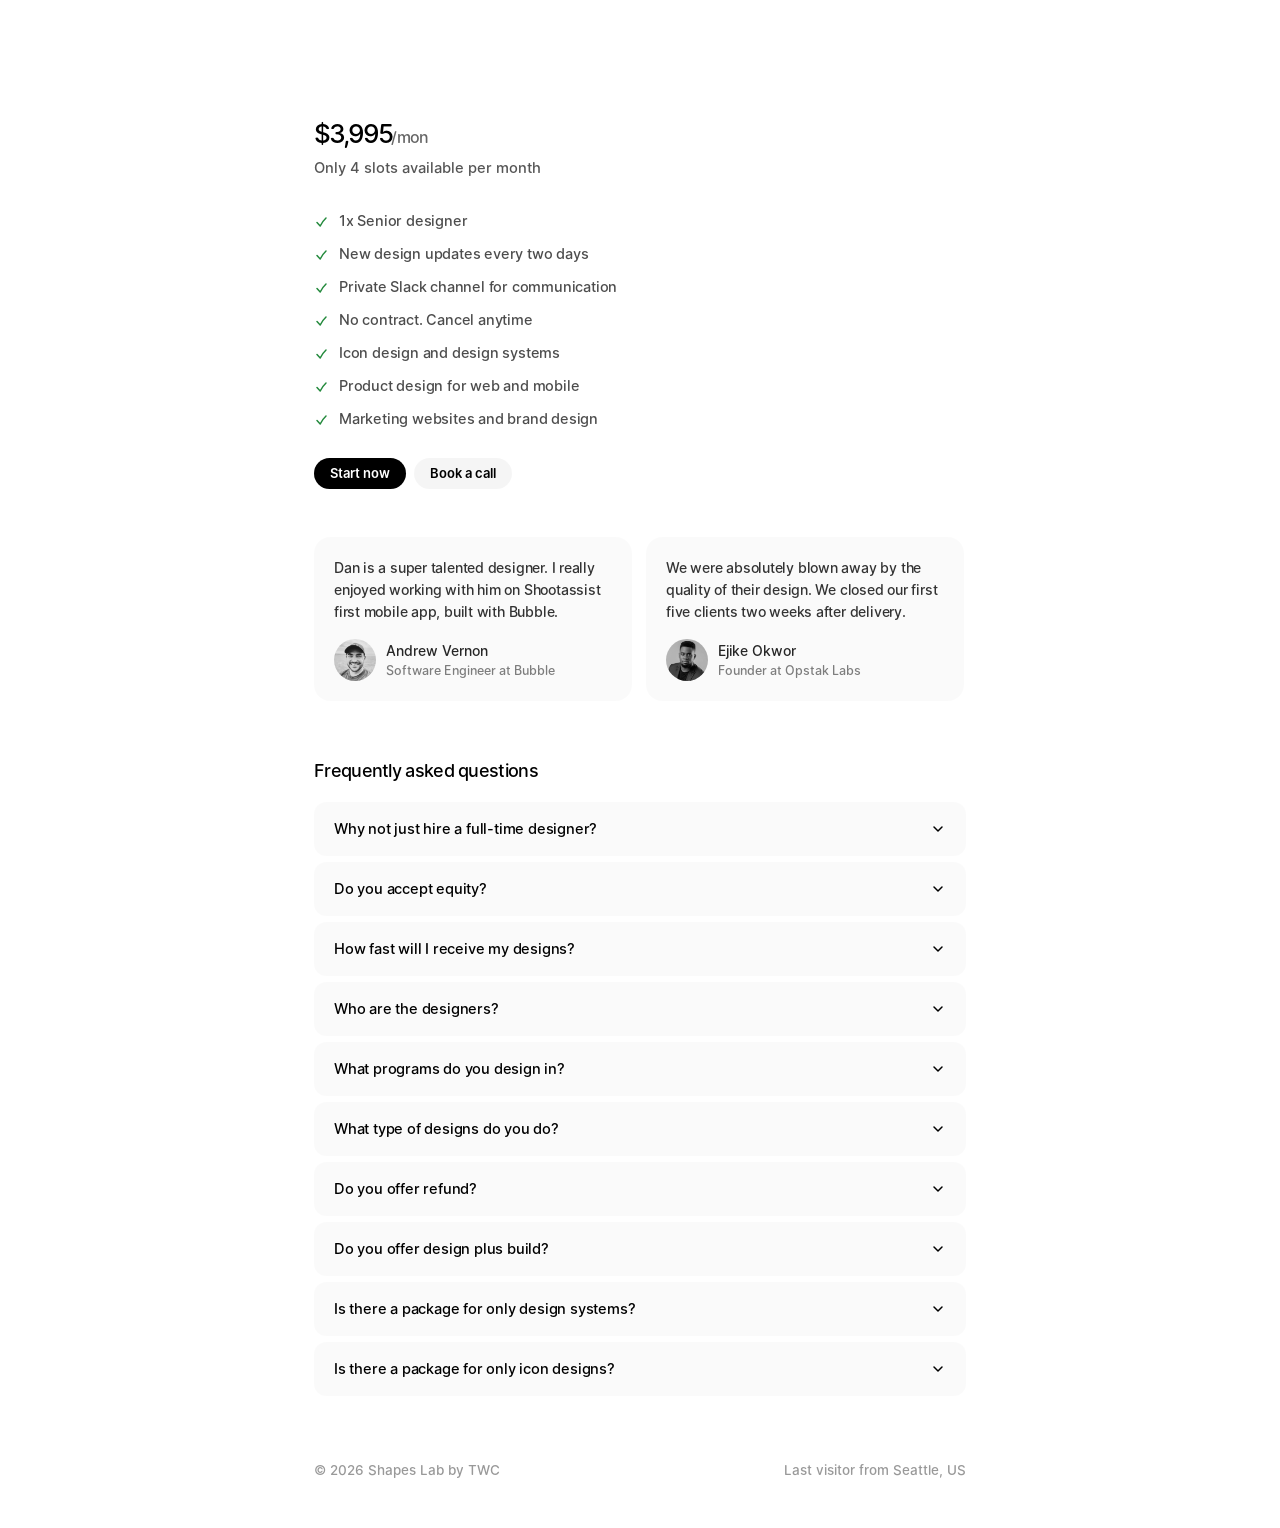
==== pricing.html @ 58e7524b "Install Vercel Web Analytics ## Vercel Web Analytics Implementation  Successfully implemented Vercel" ====
<!DOCTYPE html>
<html lang="en">
<head>
  <meta charset="UTF-8">
  <meta name="viewport" content="width=device-width, initial-scale=1.0">
  <title>Pricing — Shapes Lab</title>
  <meta name="description" content="Simple, transparent pricing. One senior designer, new updates every two days, no contract. Starting at $3,995/month.">

  <!-- Open Graph -->
  <meta property="og:title" content="Pricing — Shapes Lab">
  <meta property="og:description" content="Simple, transparent pricing. One senior designer, new updates every two days, no contract. Starting at $3,995/month.">
  <meta property="og:image" content="https://shapeslab.design/images/og-image.png">
  <meta property="og:url" content="https://shapeslab.design/pricing.html">
  <meta property="og:type" content="website">

  <!-- Twitter/X Card -->
  <meta name="twitter:card" content="summary_large_image">
  <meta name="twitter:image" content="https://shapeslab.design/images/og-image.png">

  <link rel="icon" href="images/Favicon26.png" type="image/png">
  <link rel="stylesheet" href="styles.css">
  <link rel="stylesheet" href="animations.css">
  <script>
    window.va = window.va || function () { (window.vaq = window.vaq || []).push(arguments); };
  </script>
  <script defer src="https://cdn.vercel-insights.com/v1/script.js"></script>
</head>
<body>
  <div class="pricing-page">
    <section class="pricing-hero animate-1">
      <div class="price">$3,995<span class="price-period">/mon</span></div>
      <p class="slots">Only 4 slots available per month</p>
    </section>

    <section class="pricing-features animate-2">
      <ul class="feature-list">
        <li>
          <span class="check-icon"><svg xmlns="http://www.w3.org/2000/svg" width="15" height="15" viewBox="0 0 15 15" fill="none">
  <path d="M3 8.57143L6.21428 12C8.14286 7.71429 12 4 12 4" stroke="#248A3D" stroke-width="1.5" stroke-linecap="round" stroke-linejoin="round"/>
</svg></span>
          1x Senior designer
        </li>
        <li>
          <span class="check-icon"><svg xmlns="http://www.w3.org/2000/svg" width="15" height="15" viewBox="0 0 15 15" fill="none">
  <path d="M3 8.57143L6.21428 12C8.14286 7.71429 12 4 12 4" stroke="#248A3D" stroke-width="1.5" stroke-linecap="round" stroke-linejoin="round"/>
</svg></span>
          New design updates every two days
        </li>
        <li>
          <span class="check-icon"><svg xmlns="http://www.w3.org/2000/svg" width="15" height="15" viewBox="0 0 15 15" fill="none">
  <path d="M3 8.57143L6.21428 12C8.14286 7.71429 12 4 12 4" stroke="#248A3D" stroke-width="1.5" stroke-linecap="round" stroke-linejoin="round"/>
</svg></span>
          Private Slack channel for communication
        </li>
        <li>
          <span class="check-icon"><svg xmlns="http://www.w3.org/2000/svg" width="15" height="15" viewBox="0 0 15 15" fill="none">
  <path d="M3 8.57143L6.21428 12C8.14286 7.71429 12 4 12 4" stroke="#248A3D" stroke-width="1.5" stroke-linecap="round" stroke-linejoin="round"/>
</svg></span>
          No contract. Cancel anytime
        </li>
        <li>
          <span class="check-icon"><svg xmlns="http://www.w3.org/2000/svg" width="15" height="15" viewBox="0 0 15 15" fill="none">
  <path d="M3 8.57143L6.21428 12C8.14286 7.71429 12 4 12 4" stroke="#248A3D" stroke-width="1.5" stroke-linecap="round" stroke-linejoin="round"/>
</svg></span>
          Icon design and design systems
        </li>
        <li>
          <span class="check-icon"><svg xmlns="http://www.w3.org/2000/svg" width="15" height="15" viewBox="0 0 15 15" fill="none">
  <path d="M3 8.57143L6.21428 12C8.14286 7.71429 12 4 12 4" stroke="#248A3D" stroke-width="1.5" stroke-linecap="round" stroke-linejoin="round"/>
</svg></span>
          Product design for web and mobile
        </li>
        <li>
          <span class="check-icon"><svg xmlns="http://www.w3.org/2000/svg" width="15" height="15" viewBox="0 0 15 15" fill="none">
  <path d="M3 8.57143L6.21428 12C8.14286 7.71429 12 4 12 4" stroke="#248A3D" stroke-width="1.5" stroke-linecap="round" stroke-linejoin="round"/>
</svg></span>
          Marketing websites and brand design
        </li>
      </ul>
    </section>

    <div class="cta-buttons pricing-ctas animate-3">
      <a href="https://buy.stripe.com/eVq9AN8Um1fa6zK3ST1gs07" class="btn btn-primary" target="_blank" rel="noopener">Start now</a>
      <a href="https://cal.com/shapeslab/30min" class="btn btn-secondary" target="_blank" rel="noopener">Book a call</a>
    </div>

    <section class="testimonials">
      <div class="testimonial animate-4">
        <blockquote>
          Dan is a super talented designer. I really enjoyed working with him on Shootassist first mobile app, built with Bubble.
        </blockquote>
        <div class="testimonial-author">
          <img src="images/andrew.png" alt="Andrew Vernon" class="avatar">
          <div class="author-info">
            <span class="author-name">Andrew Vernon</span>
            <span class="author-role">Software Engineer at Bubble</span>
          </div>
        </div>
      </div>
      <div class="testimonial animate-5">
        <blockquote>
          We were absolutely blown away by the quality of their design. We closed our first five clients two weeks after delivery.        </blockquote>
        <div class="testimonial-author">
          <img src="images/ejyke.png" alt="Ejike Okwor" class="avatar">
          <div class="author-info">
            <span class="author-name">Ejike Okwor</span>
            <span class="author-role">Founder at Opstak Labs</span>
          </div>
        </div>
      </div>
    </section>

    <section class="faq">
      <h2 class="faq-title animate-6">Frequently asked questions</h2>

      <div class="faq-item animate-7">
        <button class="faq-question" aria-expanded="false">
          <span>Why not just hire a full-time designer?</span>
          <svg class="faq-icon" width="16" height="16" viewBox="0 0 16 16" fill="none"><path d="M4 6l4 4 4-4" stroke="currentColor" stroke-width="1.5" stroke-linecap="round" stroke-linejoin="round"/></svg>
        </button>
        <div class="faq-answer">
          <p>Hiring a full-time senior designer can cost upwards of $150,000+ per year, plus benefits. With our subscription, you get the same caliber of work at a fraction of the cost, with the flexibility to cancel anytime.</p>
        </div>
      </div>

      <div class="faq-item animate-8">
        <button class="faq-question" aria-expanded="false">
          <span>Do you accept equity?</span>
          <svg class="faq-icon" width="16" height="16" viewBox="0 0 16 16" fill="none"><path d="M4 6l4 4 4-4" stroke="currentColor" stroke-width="1.5" stroke-linecap="round" stroke-linejoin="round"/></svg>
        </button>
        <div class="faq-answer">
          <p>No. We do not accept equity at this time.</p>
        </div>
      </div>

      <div class="faq-item animate-9">
        <button class="faq-question" aria-expanded="false">
          <span>How fast will I receive my designs?</span>
          <svg class="faq-icon" width="16" height="16" viewBox="0 0 16 16" fill="none"><path d="M4 6l4 4 4-4" stroke="currentColor" stroke-width="1.5" stroke-linecap="round" stroke-linejoin="round"/></svg>
        </button>
        <div class="faq-answer">
          <p>On average, most requests are completed within two days. More complex requests may take longer, but we'll always keep you updated on progress through your private Slack channel.</p>
        </div>
      </div>

      <div class="faq-item animate-10">
        <button class="faq-question" aria-expanded="false">
          <span>Who are the designers?</span>
          <svg class="faq-icon" width="16" height="16" viewBox="0 0 16 16" fill="none"><path d="M4 6l4 4 4-4" stroke="currentColor" stroke-width="1.5" stroke-linecap="round" stroke-linejoin="round"/></svg>
        </button>
        <div class="faq-answer">
          <p>Shapes Lab is led by Dan, a senior product designer with 6+ years of experience working with startups and founders to build products that scale.</p>
        </div>
      </div>

      <div class="faq-item animate-11">
        <button class="faq-question" aria-expanded="false">
          <span>What programs do you design in?</span>
          <svg class="faq-icon" width="16" height="16" viewBox="0 0 16 16" fill="none"><path d="M4 6l4 4 4-4" stroke="currentColor" stroke-width="1.5" stroke-linecap="round" stroke-linejoin="round"/></svg>
        </button>
        <div class="faq-answer">
          <p>Most of our designs are created and presented in Figma. However, we are not tied to any specific software. What matters most is the final design.</p>
        </div>
      </div>

      <div class="faq-item animate-12">
        <button class="faq-question" aria-expanded="false">
          <span>What type of designs do you do?</span>
          <svg class="faq-icon" width="16" height="16" viewBox="0 0 16 16" fill="none"><path d="M4 6l4 4 4-4" stroke="currentColor" stroke-width="1.5" stroke-linecap="round" stroke-linejoin="round"/></svg>
        </button>
        <div class="faq-answer">
          <p>We handle product design for web and mobile, design systems, icon design, marketing websites, and brand design.</p>
        </div>
      </div>

      <div class="faq-item animate-13">
        <button class="faq-question" aria-expanded="false">
          <span>Do you offer refund?</span>
          <svg class="faq-icon" width="16" height="16" viewBox="0 0 16 16" fill="none"><path d="M4 6l4 4 4-4" stroke="currentColor" stroke-width="1.5" stroke-linecap="round" stroke-linejoin="round"/></svg>
        </button>
        <div class="faq-answer">
          <p>Due to the nature of design work, we do not offer refunds. However, you can cancel your subscription at any time with no long-term commitment.</p>
        </div>
      </div>

      <div class="faq-item animate-14">
        <button class="faq-question" aria-expanded="false">
          <span>Do you offer design plus build?</span>
          <svg class="faq-icon" width="16" height="16" viewBox="0 0 16 16" fill="none"><path d="M4 6l4 4 4-4" stroke="currentColor" stroke-width="1.5" stroke-linecap="round" stroke-linejoin="round"/></svg>
        </button>
        <div class="faq-answer">
          <p>Currently we focus purely on design. However, we can recommend trusted development partners to bring your designs to life.</p>
        </div>
      </div>

      <div class="faq-item animate-15">
        <button class="faq-question" aria-expanded="false">
          <span>Is there a package for only design systems?</span>
          <svg class="faq-icon" width="16" height="16" viewBox="0 0 16 16" fill="none"><path d="M4 6l4 4 4-4" stroke="currentColor" stroke-width="1.5" stroke-linecap="round" stroke-linejoin="round"/></svg>
        </button>
        <div class="faq-answer">
          <p>Design systems are included in our standard subscription. You can use your requests to focus entirely on building out your design system.</p>
        </div>
      </div>

      <div class="faq-item animate-16">
        <button class="faq-question" aria-expanded="false">
          <span>Is there a package for only icon designs?</span>
          <svg class="faq-icon" width="16" height="16" viewBox="0 0 16 16" fill="none"><path d="M4 6l4 4 4-4" stroke="currentColor" stroke-width="1.5" stroke-linecap="round" stroke-linejoin="round"/></svg>
        </button>
        <div class="faq-answer">
          <p>Icon design is included in our standard subscription. You can dedicate your requests to icon design work if that's your primary need.</p>
        </div>
      </div>
    </section>

    <footer class="pricing-footer animate-17">
      <p>&copy; 2026 Shapes Lab by TWC</p>
      <p class="last-visitor">Last visitor from <span id="visitor-location"></span></p>
    </footer>
  </div>

  <script src="script.js"></script>
</body>
</html>
---- styles.css ----
/* ============================================================
   SHAPES LAB — STYLES
   Order: Font → Reset → Base → Homepage → Pricing → Responsive
   ============================================================ */


@font-face {
  font-family: 'Open Runde';
  src: url('fonts/open-runde-cufonfonts/OpenRunde-Regular-BF64ee9c627e5b6.otf') format('opentype');
  font-weight: 400;
  font-display: swap;
}
@font-face {
  font-family: 'Open Runde';
  src: url('fonts/open-runde-cufonfonts/OpenRunde-Medium-BF64ee9c62ad3ad.otf') format('opentype');
  font-weight: 500;
  font-display: swap;
}
@font-face {
  font-family: 'Open Runde';
  src: url('fonts/open-runde-cufonfonts/OpenRunde-Semibold-BF64ee9c629e0a5.otf') format('opentype');
  font-weight: 600;
  font-display: swap;
}
@font-face {
  font-family: 'Open Runde';
  src: url('fonts/open-runde-cufonfonts/OpenRunde-Bold-BF64ee9c62a2035.otf') format('opentype');
  font-weight: 700;
  font-display: swap;
}


/* ===== RESET =================================================== */

*,
*::before,
*::after {
  margin: 0;
  padding: 0;
  box-sizing: border-box;
}

html {
  scroll-behavior: smooth;
}


/* ===== BASE ==================================================== */

body {
  font-family: 'Open Runde', system-ui, -apple-system, sans-serif;
  font-weight: 500;
  color: #000;
  background: #fff;
  line-height: 1.5;
  -webkit-font-smoothing: antialiased;
  -moz-osx-font-smoothing: grayscale;
}

a {
  color: inherit;
  text-decoration: none;
}

ul {
  list-style: none;
}

img {
  display: block;
  max-width: 100%;
  height: auto;
}


/* ===== BUTTONS (shared across pages) ========================== */

.cta-buttons {
  display: flex;
  gap: 8px;
  margin-top: 20px;
}

.btn {
  display: inline-flex;
  align-items: center;
  justify-content: center;
  padding: 6px 16px;
  border-radius: 100px;
  font-size: 13px;
  font-weight: 600;
  font-family: inherit;
  cursor: pointer;
  transition: opacity 0.2s ease, transform 0.2s ease;
  text-decoration: none;
  border: none;
}

.btn:hover {
  transform: translateY(-1px);
}

.btn-primary {
  background: #000;
  color: #fff;
}

.btn-primary:hover {
  background: linear-gradient(180deg, #7d7d7d -15.50%, #000000 60%);
  box-shadow: 0px 2px 9px rgba(0, 0, 0, 0.3);
}

.btn-secondary {
  background: rgba(0, 0, 0, 0.04);
  color: #000;
}

.btn-secondary:hover {
  background: rgba(0, 0, 0, 0.06);
}


/* ============================================================
   HOMEPAGE
   ============================================================ */

/* Layout */
.page-wrapper {
  display: flex;
  min-height: 100vh;
}

/* Sidebar */
.sidebar {
  width: 370px;
  flex-shrink: 0;
}

.sidebar-content {
  position: sticky;
  top: 0;
  height: 100vh;
  overflow-y: auto;
  padding: 72px 32px 40px 32px;
  display: flex;
  flex-direction: column;
  scrollbar-width: none;
}

.sidebar-content::-webkit-scrollbar {
  display: none;
}

/* Logo */
.logo-text {
  font-size: 21.2px;
  font-weight: 500;
  line-height: 1.2;
  letter-spacing: -0.9px;
  margin-bottom: 4px;
}

.logo-text-link {
  font-size: 26px;
  font-weight: 600;
  line-height: 1.2;
  letter-spacing: -0.02em;
  text-decoration: none;
  color: #000;
}

/* Hero */
.hero {
  margin-bottom: 32px;
}

.subtitle {
  font-size: 14.5px;
  font-weight: 500;
  color: #000;
  line-height: 1.4;
  letter-spacing: -0.2px;
  margin-bottom: 20px;
}

.description {
  font-size: 13.5px;
  font-weight: 500;
  line-height: 1.6;
  color: rgba(0, 0, 0, 0.62);
  letter-spacing: -0.23px;
  max-width: 360px;
  margin-bottom: 16px;
}

/* Sections (Expertise / Clients) */
.section {
  margin-bottom: 28px;
}

.section-label {
  font-size: 13.8px;
  font-weight: 500;
  color: rgba(0, 0, 0, 0.62);
  letter-spacing: -0.23px;
  margin-bottom: 6px;
}

.tag-list li {
  font-size: 13.8px;
  font-weight: 500;
  letter-spacing: -0.2px;
  line-height: 1.85;
  margin-bottom: 1.5px;
}

.tag-list .muted {
  font-weight: 500;
  color: rgba(0, 0, 0, 0.6);
  letter-spacing: -0.2px;
}

/* Footer */
.footer {
  margin-top: auto;
  padding-top: 32px;
}

.footer p {
  font-size: 13.5px;
  color: rgba(0, 0, 0, 0.6);
  letter-spacing: -0.23px;
  max-width: 290px;
  line-height: 1.6;
  margin-bottom: 12px;
}

.footer a {
  color: #000;
  text-decoration: underline;
  text-underline-offset: 2px;
}

.footer a:hover {
  color: rgba(0, 0, 0, 0.6);
}

/* Portfolio grid */
.portfolio {
  flex: 1;
  padding: 10px 12px 20px 8px;
}

.portfolio-grid {
  display: flex;
  flex-direction: column;
  gap: 10px;
}

.portfolio-card {
  background: #f3f3f3;
  border-radius: 12px;
  overflow: hidden;
}

.portfolio-card img {
  width: 100%;
  height: auto;
  display: block;
}


/* ============================================================
   PRICING PAGE
   ============================================================ */

/* Layout */
.pricing-page {
  max-width: 700px;
  margin: 0 auto;
  padding: 56px 24px 48px;
}

/* Price hero */
.pricing-hero {
  margin-bottom: 28px;
}

.price {
  font-size: 26px;
  font-weight: 500;
  letter-spacing: -2.1px;
  line-height: 1.1;
  margin-top: 64px;
}

.price-period {
  font-size: 16px;
  font-weight: 500;
  letter-spacing: -0.9px;
  color: rgba(0, 0, 0, 0.6);
}

.slots {
  font-size: 14.7px;
  color: #555;
  margin-top: 8px;
}

/* Features */
.pricing-features {
  margin-bottom: 20px;
}

/* Feature list — flex row with SVG icon slot (::before replaced by .check-icon) */
.feature-list li {
  display: flex;
  align-items: center;
  gap: 10px;
  font-size: 14.5px;
  line-height: 2;
  letter-spacing: -0.2px;
  color: rgba(0, 0, 0, 0.7);
  padding-bottom: 4px;
}

.feature-list li::before {
  display: none;
}

.check-icon {
  flex-shrink: 0;
  display: flex;
  align-items: center;
}

/* CTAs */
.pricing-ctas {
  margin-bottom: 48px;
}

/* Testimonials */
.testimonials {
  display: flex;
  flex-direction: row;
  gap: 14px;
  margin-bottom: 56px;
}

.testimonial {
  width: 318px;
  flex-shrink: 0;
  background: rgba(0, 0, 0, 0.02);
  border-radius: 16px;
  padding: 20px;
}

.testimonial blockquote {
  font-size: 14.1px;
  letter-spacing: -0.22px;
  line-height: 1.56;
  color: #333;
  margin-bottom: 10px;
}

/* Testimonial author — avatar + name/role */
.testimonial-author {
  display: flex;
  align-items: center;
  gap: 10px;
  margin-top: 16px;
}

.avatar {
  width: 42px;
  height: 42px;
  border-radius: 50%;
  object-fit: cover;
  flex-shrink: 0;
}

.author-info {
  display: flex;
  flex-direction: column;
  gap: 1px;
}

.author-name {
  font-size: 14px;
  font-weight: 500;
  color: rgba(0, 0, 0, 0.85);
}

.author-role {
  font-size: 12.5px;
  color: rgba(0, 0, 0, 0.5);
}

/* FAQ */
.faq {
  display: flex;
  flex-direction: column;
  gap: 6px;
  margin-bottom: 48px;
}

.faq-title {
  font-size: 18px;
  font-weight: 500;
  letter-spacing: -0.7px;
  margin-bottom: 12px;
}

.faq-item {
  background: rgba(0, 0, 0, 0.02);
  border-radius: 12px;
  padding: 0 20px;
}

.faq-question {
  width: 100%;
  display: flex;
  align-items: center;
  justify-content: space-between;
  padding: 18px 0;
  background: none;
  border: none;
  font-family: inherit;
  font-size: 14.6px;
  font-weight: 500;
  color: #000;
  cursor: pointer;
  text-align: left;
  letter-spacing: -0.2px;
}

.faq-question:hover {
  color: #000;
}

.faq-item:hover {
  background: rgba(0, 0, 0, 0.03);
}

.faq-icon {
  flex-shrink: 0;
  transition: transform 0.25s ease;
}

.faq-item.open .faq-icon {
  transform: rotate(180deg);
}

.faq-answer {
  max-height: 0;
  overflow: hidden;
  transition: max-height 0.3s ease;
}

.faq-item.open .faq-answer {
  max-height: 200px;
}

.faq-answer p {
  padding-bottom: 16px;
  font-size: 14px;
  line-height: 1.6;
  letter-spacing: -0.23px;
  color: #555;
}

/* Pricing footer */
.pricing-footer {
  display: flex;
  justify-content: space-between;
  align-items: center;
  padding-top: 16px;
}

.pricing-footer p {
  font-size: 13.5px;
  color: #999;
}


/* ============================================================
   RESPONSIVE
   ============================================================ */

/* Tablet */
@media (max-width: 1024px) {
  .sidebar {
    width: 38%;
    min-width: 300px;
  }

  .sidebar-content {
    padding: 48px 32px 32px 48px;
  }
}

/* Mobile */
@media (max-width: 768px) {
  .page-wrapper {
    flex-direction: column;
  }

  .sidebar {
    width: 100%;
  }

  .sidebar-content {
    position: relative;
    height: auto;
    overflow: visible;
    padding: 40px 24px 32px;
  }

  .logo-text {
    font-size: 24px;
  }

  .portfolio {
    padding: 0 12px 24px;
  }

  .portfolio-grid {
    gap: 12px;
  }

  .portfolio-card {
    border-radius: 12px;
  }

  .pricing-page {
    padding: 40px 20px 40px;
  }
}

/* Testimonials stack below 500px */
@media (max-width: 500px) {
  .testimonials {
    flex-direction: column;
  }

  .testimonial {
    width: 100%;
  }
}

/* Small mobile */
@media (max-width: 480px) {
  .sidebar-content {
    padding: 64px 24px 32px 24px;
  }

  .logo-text {
    font-size: 19px;
    letter-spacing: -0.9px;
  }

  .portfolio-grid {
    gap: 7px;
  }

  .btn {
    height: 36px;
  }
}

/* Pricing — mobile adjustments */
@media (max-width: 768px) {
  .faq {
    gap: 4px;
  }

  .price {
    font-size: 25px;
    margin-top: 40px;
  }

  .price-period {
    font-size: 16px;
  }
  .testimonials {
    display: flex;
    flex-direction: column;
    gap: 8px;
    margin-bottom: 32px;
    width: 100%;
  }

  .testimonial {
    width: 100%;
  }
  .pricing-footer {
    display: flex;
    flex-direction: column;
    justify-content: space-between;
    align-items: center;
    padding-top: 16px;
  }


}
---- animations.css ----
/* ============================================================
   SHAPES LAB — ANIMATIONS
   Entrance: fadeUp — opacity + translateY on page load.
   Apply .animate-N classes to stagger elements in sequence.
   Adjust duration (0.55s) or step gap (0.08s) to taste.
   ============================================================ */


/* ===== KEYFRAME ============================================== */

@keyframes fadeUp {
  from {
    opacity: 0;
    transform: translateY(18px);
  }
  to {
    opacity: 1;
    transform: translateY(0);
  }
}


/* ===== BASE RULE ============================================= */

[class*="animate-"] {
  opacity: 0;
  animation: fadeUp 0.55s cubic-bezier(0.22, 1, 0.36, 1) forwards;
}


/* ===== STAGGER DELAYS (step = 0.08s) ======================== */

.animate-1  { animation-delay: 0.00s; }
.animate-2  { animation-delay: 0.08s; }
.animate-3  { animation-delay: 0.16s; }
.animate-4  { animation-delay: 0.24s; }
.animate-5  { animation-delay: 0.32s; }
.animate-6  { animation-delay: 0.40s; }
.animate-7  { animation-delay: 0.48s; }
.animate-8  { animation-delay: 0.56s; }
.animate-9  { animation-delay: 0.64s; }
.animate-10 { animation-delay: 0.72s; }
.animate-11 { animation-delay: 0.80s; }
.animate-12 { animation-delay: 0.88s; }
.animate-13 { animation-delay: 0.96s; }
.animate-14 { animation-delay: 1.04s; }
.animate-15 { animation-delay: 1.12s; }
.animate-16 { animation-delay: 1.20s; }
.animate-17 { animation-delay: 1.28s; }

/* Portfolio grid — waits for sidebar animations to finish (~1.1s) */
.animate-portfolio { animation-delay: 1.0s; }
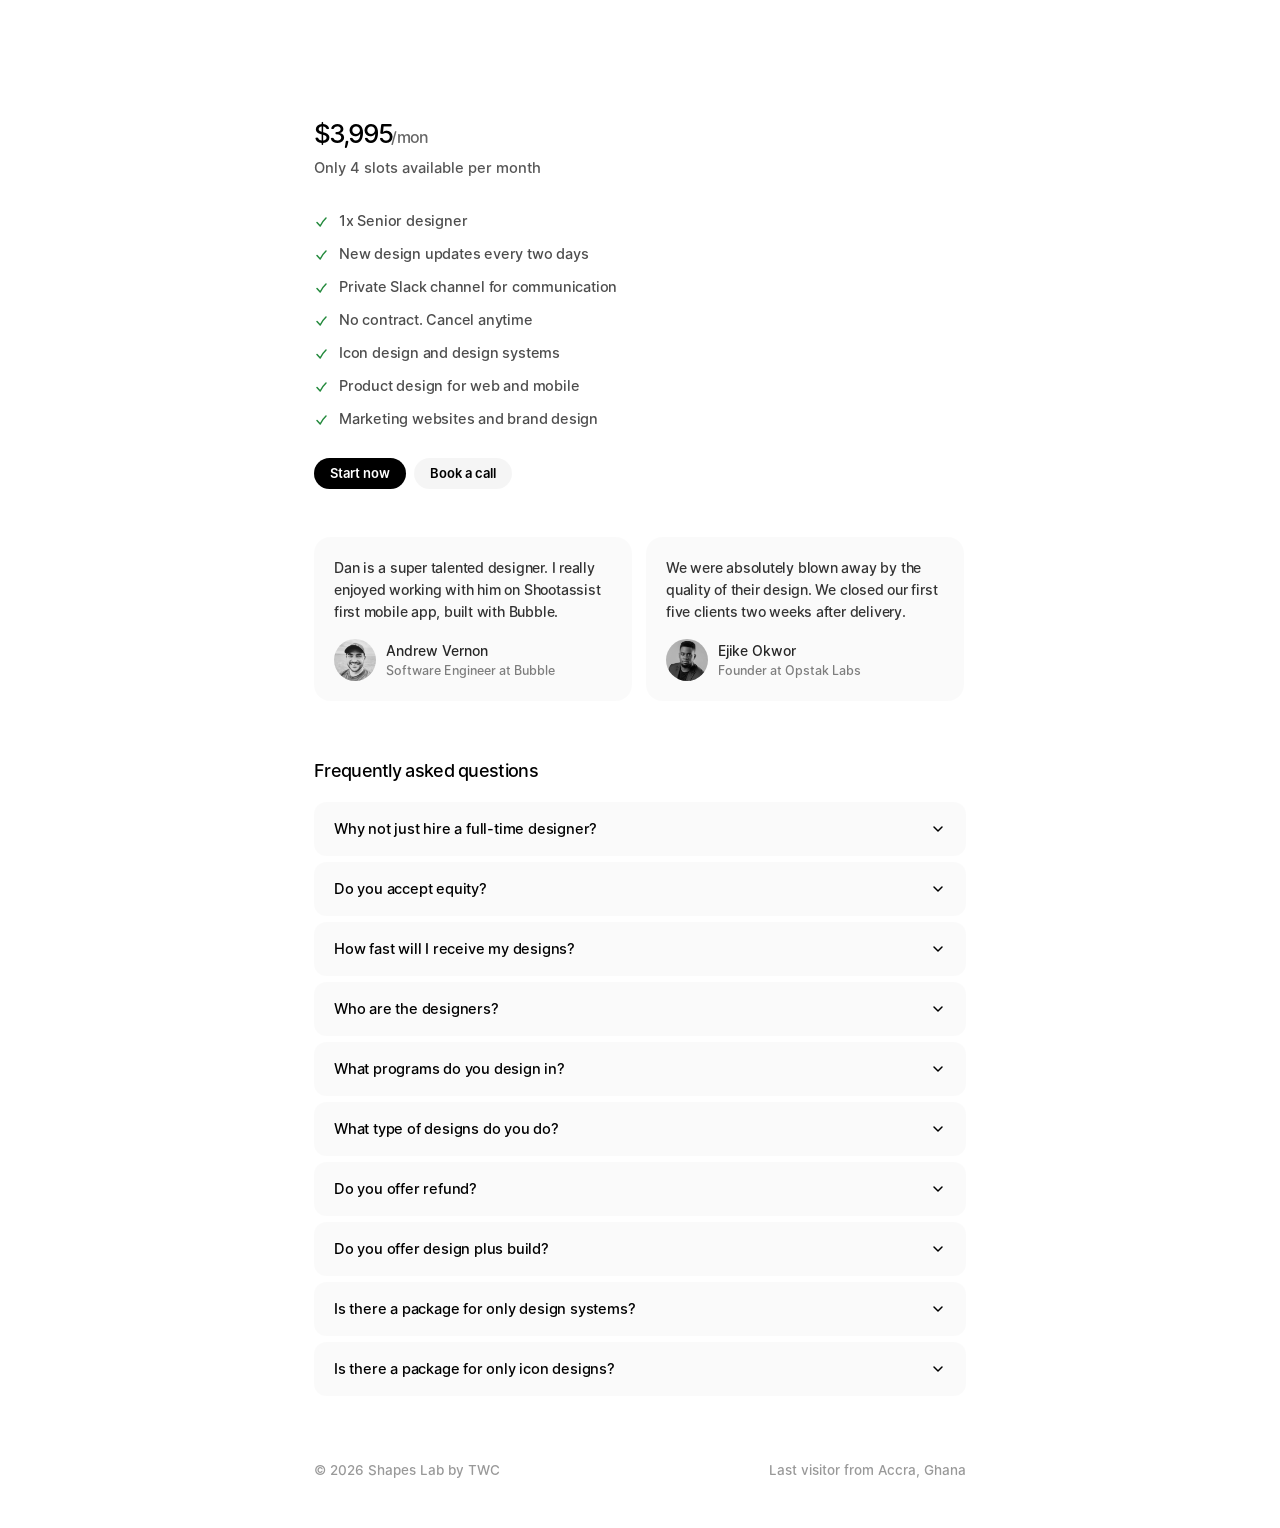
==== commit 49e5ea2c: "Update pricing.html" ====
--- a/pricing.html
+++ b/pricing.html
@@ -20,9 +20,6 @@
   <link rel="icon" href="images/Favicon26.png" type="image/png">
   <link rel="stylesheet" href="styles.css">
   <link rel="stylesheet" href="animations.css">
-  <script>
-    window.va = window.va || function () { (window.vaq = window.vaq || []).push(arguments); };
-  </script>
   <script defer src="https://cdn.vercel-insights.com/v1/script.js"></script>
 </head>
 <body>
@@ -80,7 +77,7 @@
     </section>
 
     <div class="cta-buttons pricing-ctas animate-3">
-      <a href="https://buy.stripe.com/eVq9AN8Um1fa6zK3ST1gs07" class="btn btn-primary" target="_blank" rel="noopener">Start now</a>
+      <a href="https://cal.com/shapeslab/30min" class="btn btn-primary" target="_blank" rel="noopener">Start now</a>
       <a href="https://cal.com/shapeslab/30min" class="btn btn-secondary" target="_blank" rel="noopener">Book a call</a>
     </div>
 
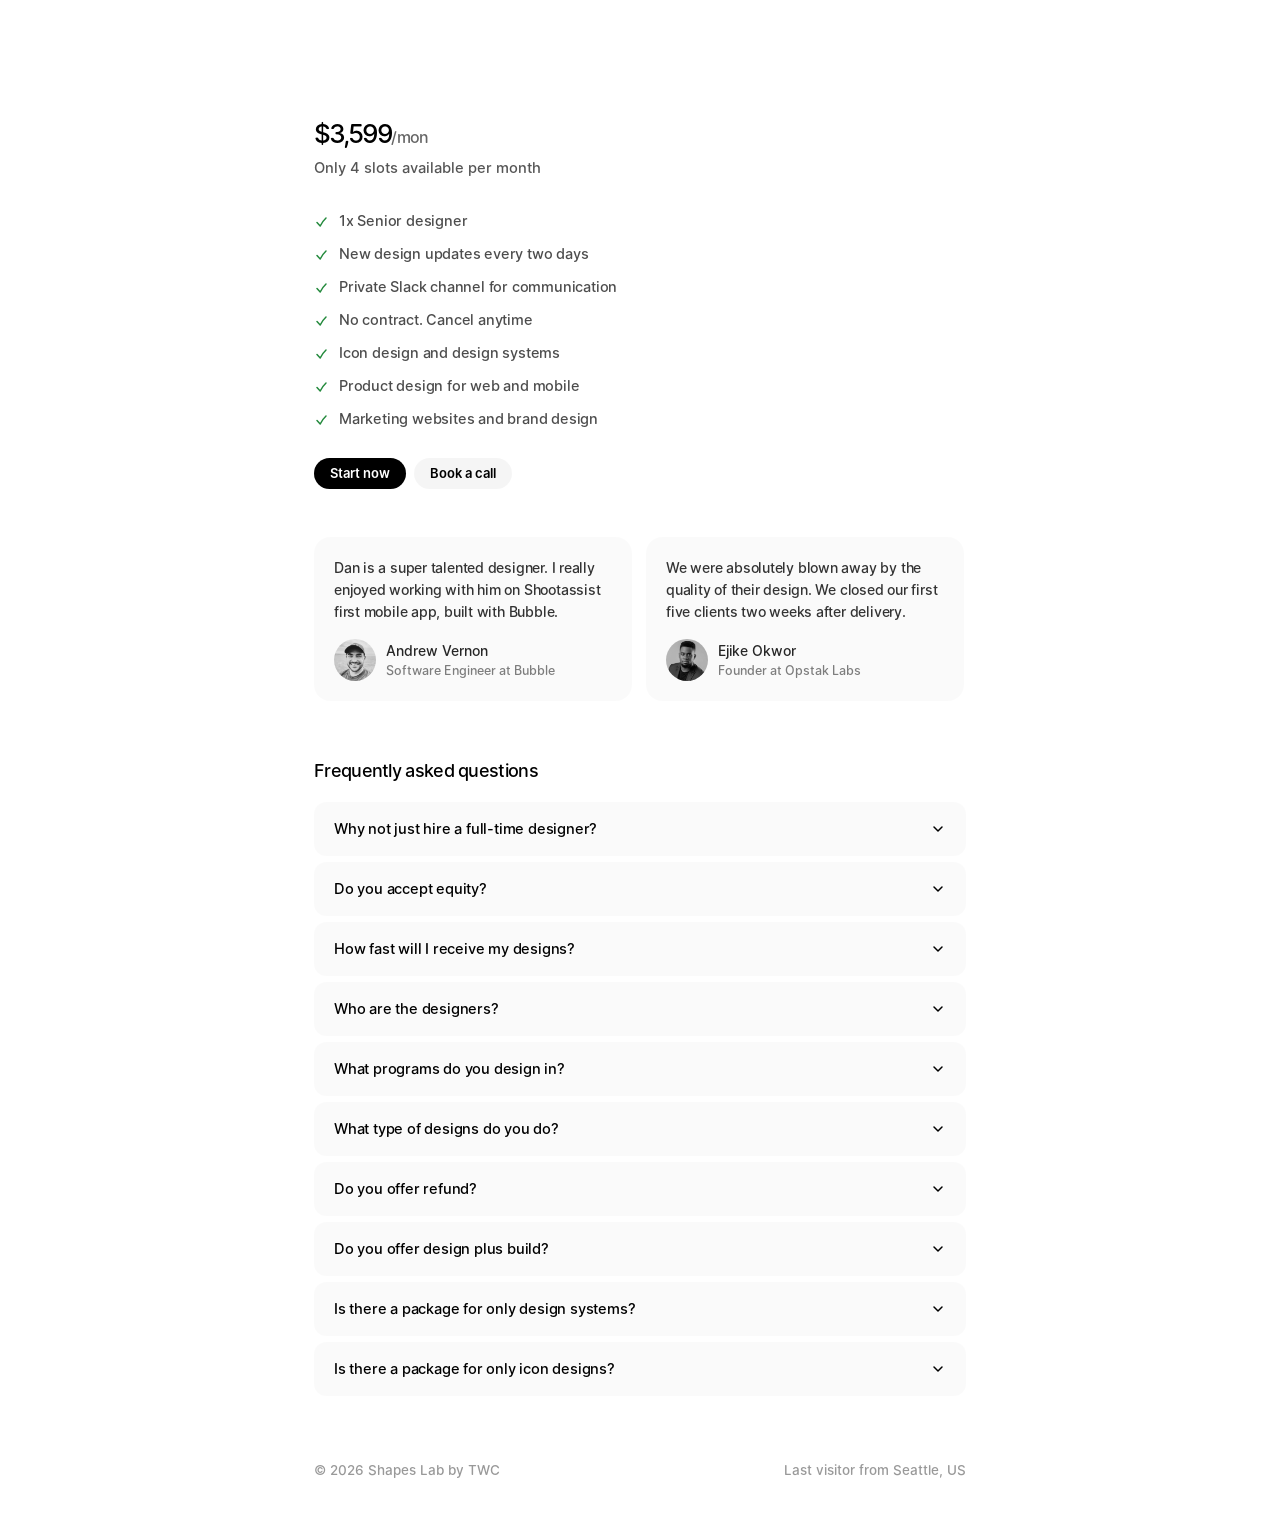
==== commit 3a3a8c69: "Update pricing.html" ====
--- a/pricing.html
+++ b/pricing.html
@@ -25,7 +25,7 @@
 <body>
   <div class="pricing-page">
     <section class="pricing-hero animate-1">
-      <div class="price">$3,995<span class="price-period">/mon</span></div>
+      <div class="price">$3,599<span class="price-period">/mon</span></div>
       <p class="slots">Only 4 slots available per month</p>
     </section>
 
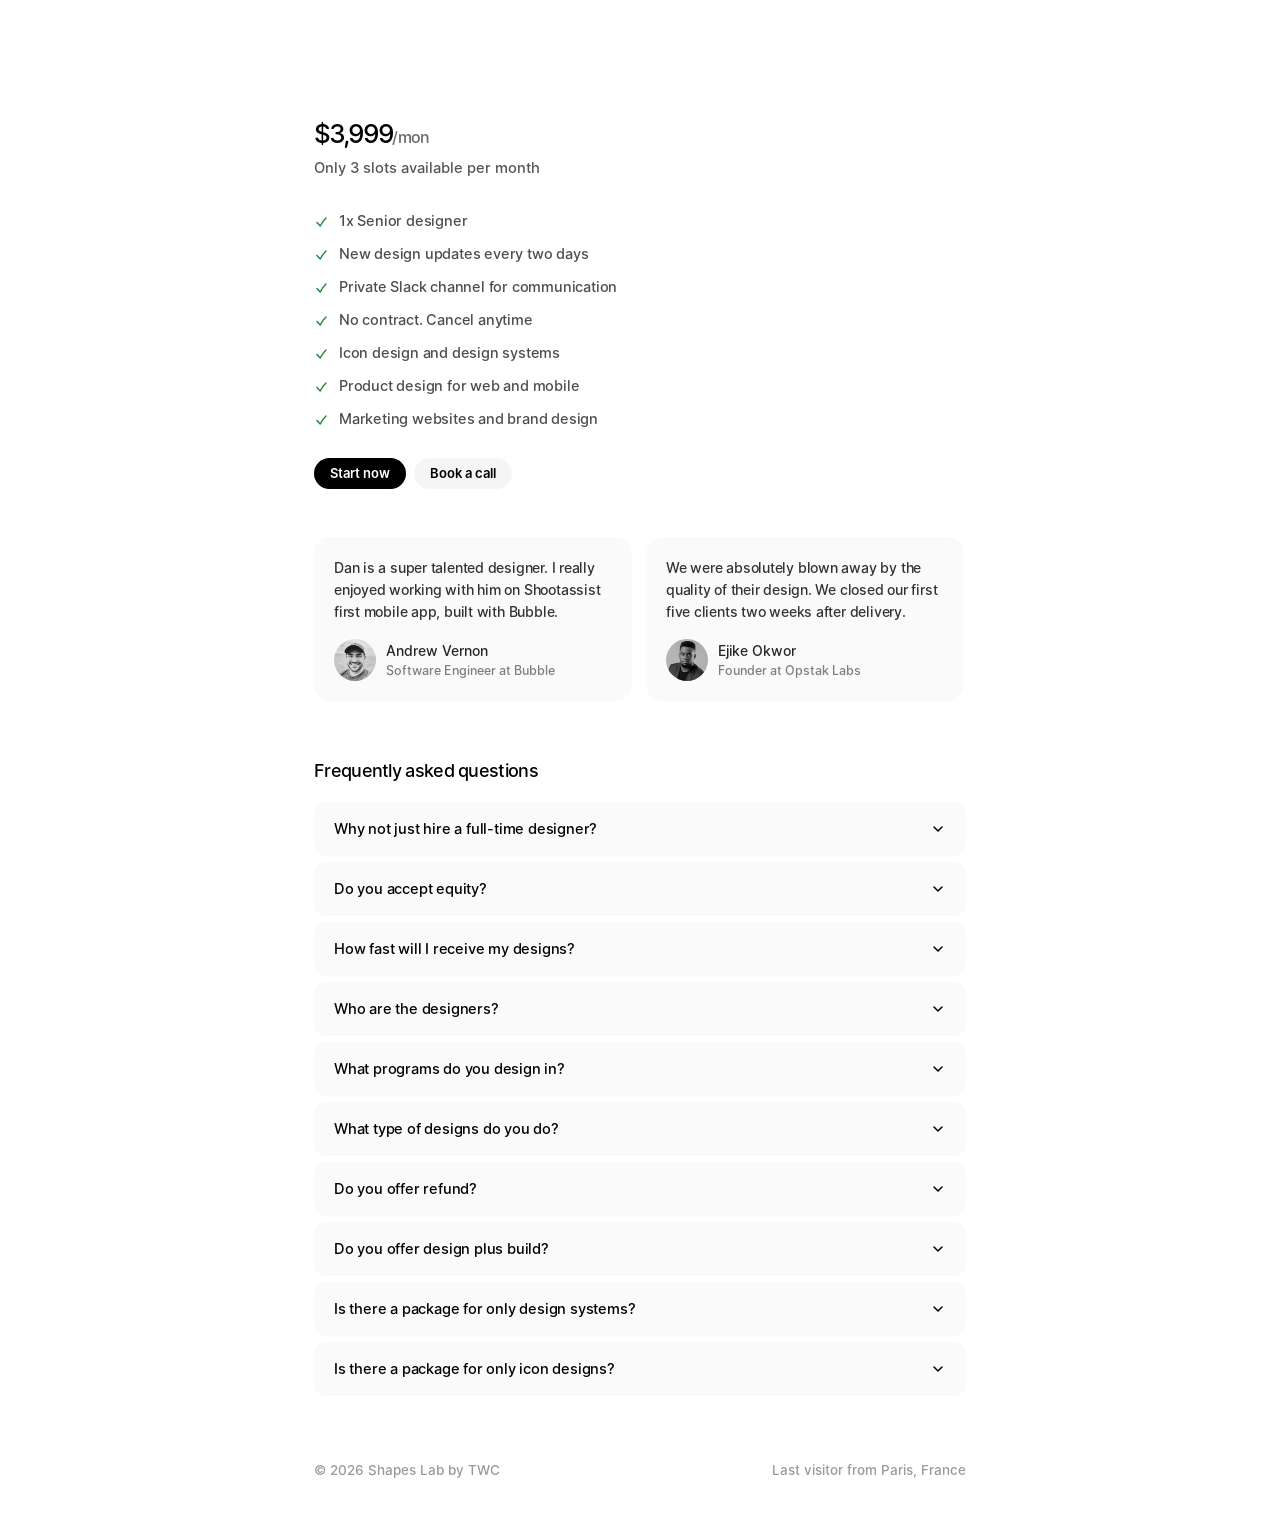
==== commit 3e7e824a: "Update pricing and availability information" ====
--- a/pricing.html
+++ b/pricing.html
@@ -25,8 +25,8 @@
 <body>
   <div class="pricing-page">
     <section class="pricing-hero animate-1">
-      <div class="price">$3,599<span class="price-period">/mon</span></div>
-      <p class="slots">Only 4 slots available per month</p>
+      <div class="price">$3,999<span class="price-period">/mon</span></div>
+      <p class="slots">Only 3 slots available per month</p>
     </section>
 
     <section class="pricing-features animate-2">
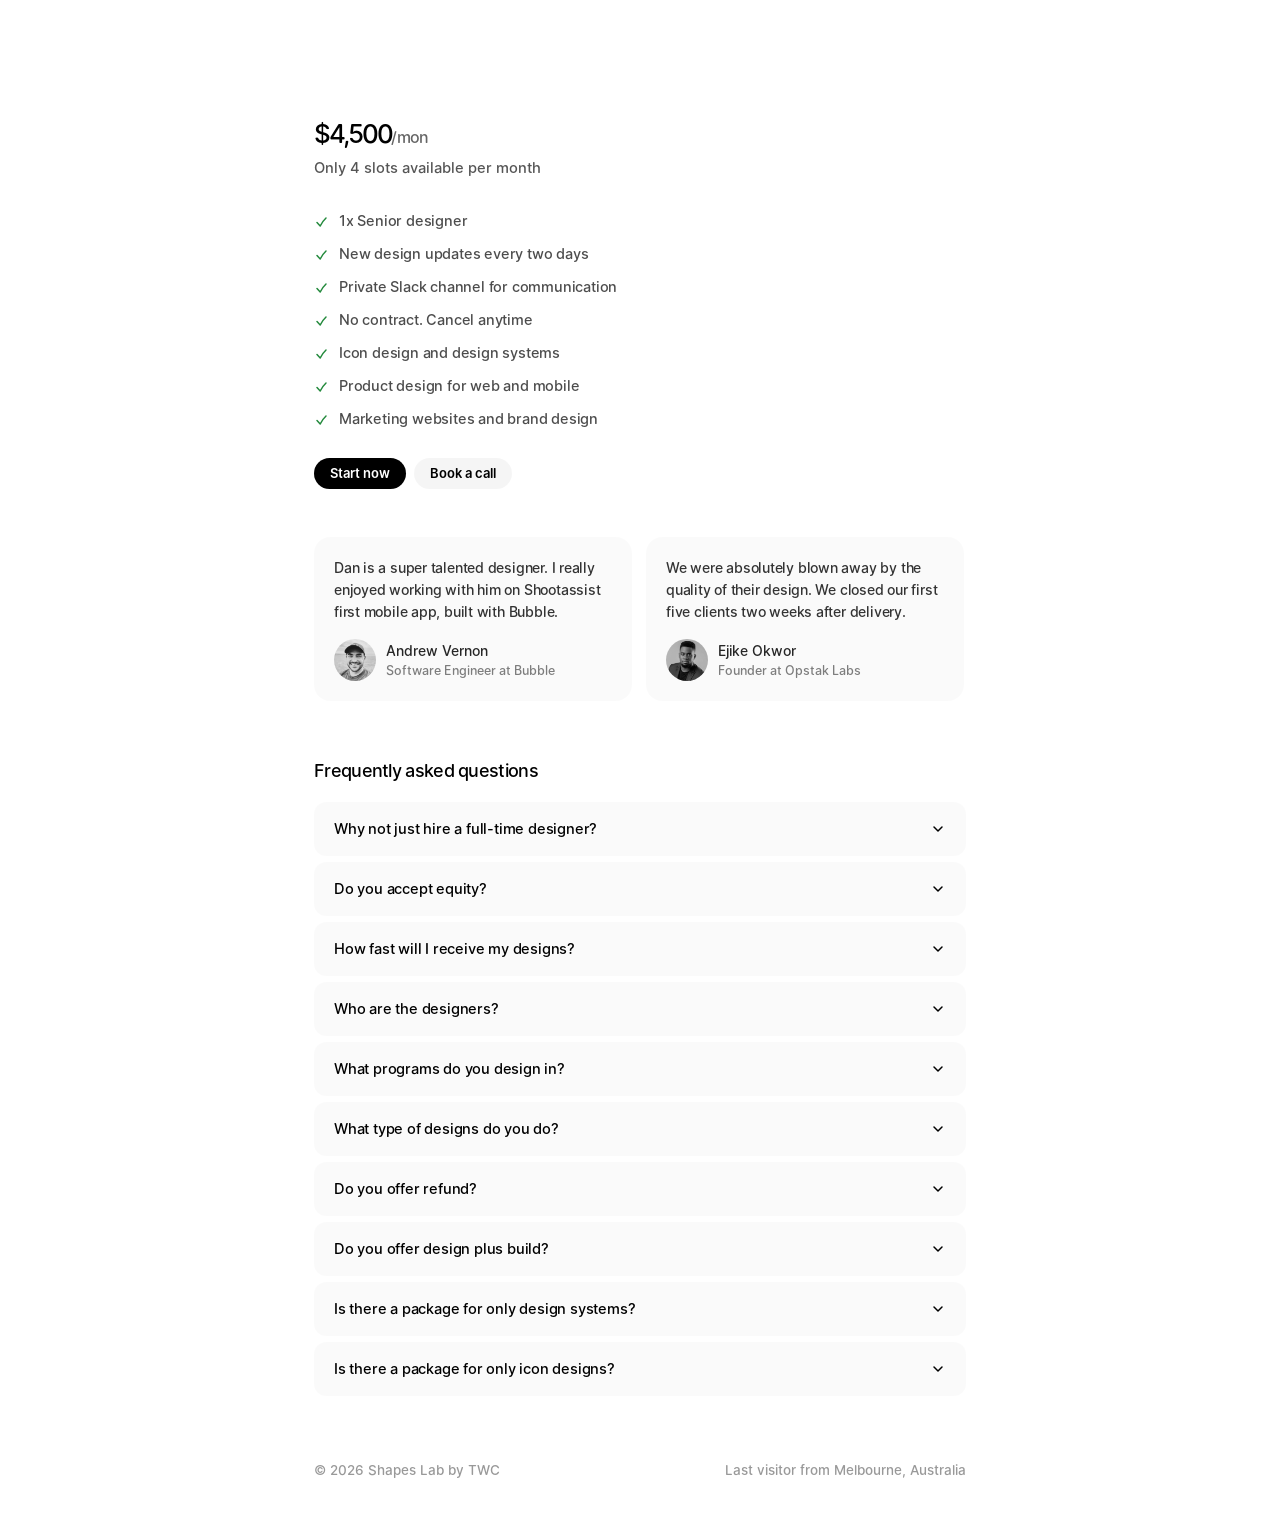
==== commit 50669d17: "Update pricing.html" ====
--- a/pricing.html
+++ b/pricing.html
@@ -25,8 +25,8 @@
 <body>
   <div class="pricing-page">
     <section class="pricing-hero animate-1">
-      <div class="price">$3,999<span class="price-period">/mon</span></div>
-      <p class="slots">Only 3 slots available per month</p>
+      <div class="price">$4,500<span class="price-period">/mon</span></div>
+      <p class="slots">Only 4 slots available per month</p>
     </section>
 
     <section class="pricing-features animate-2">
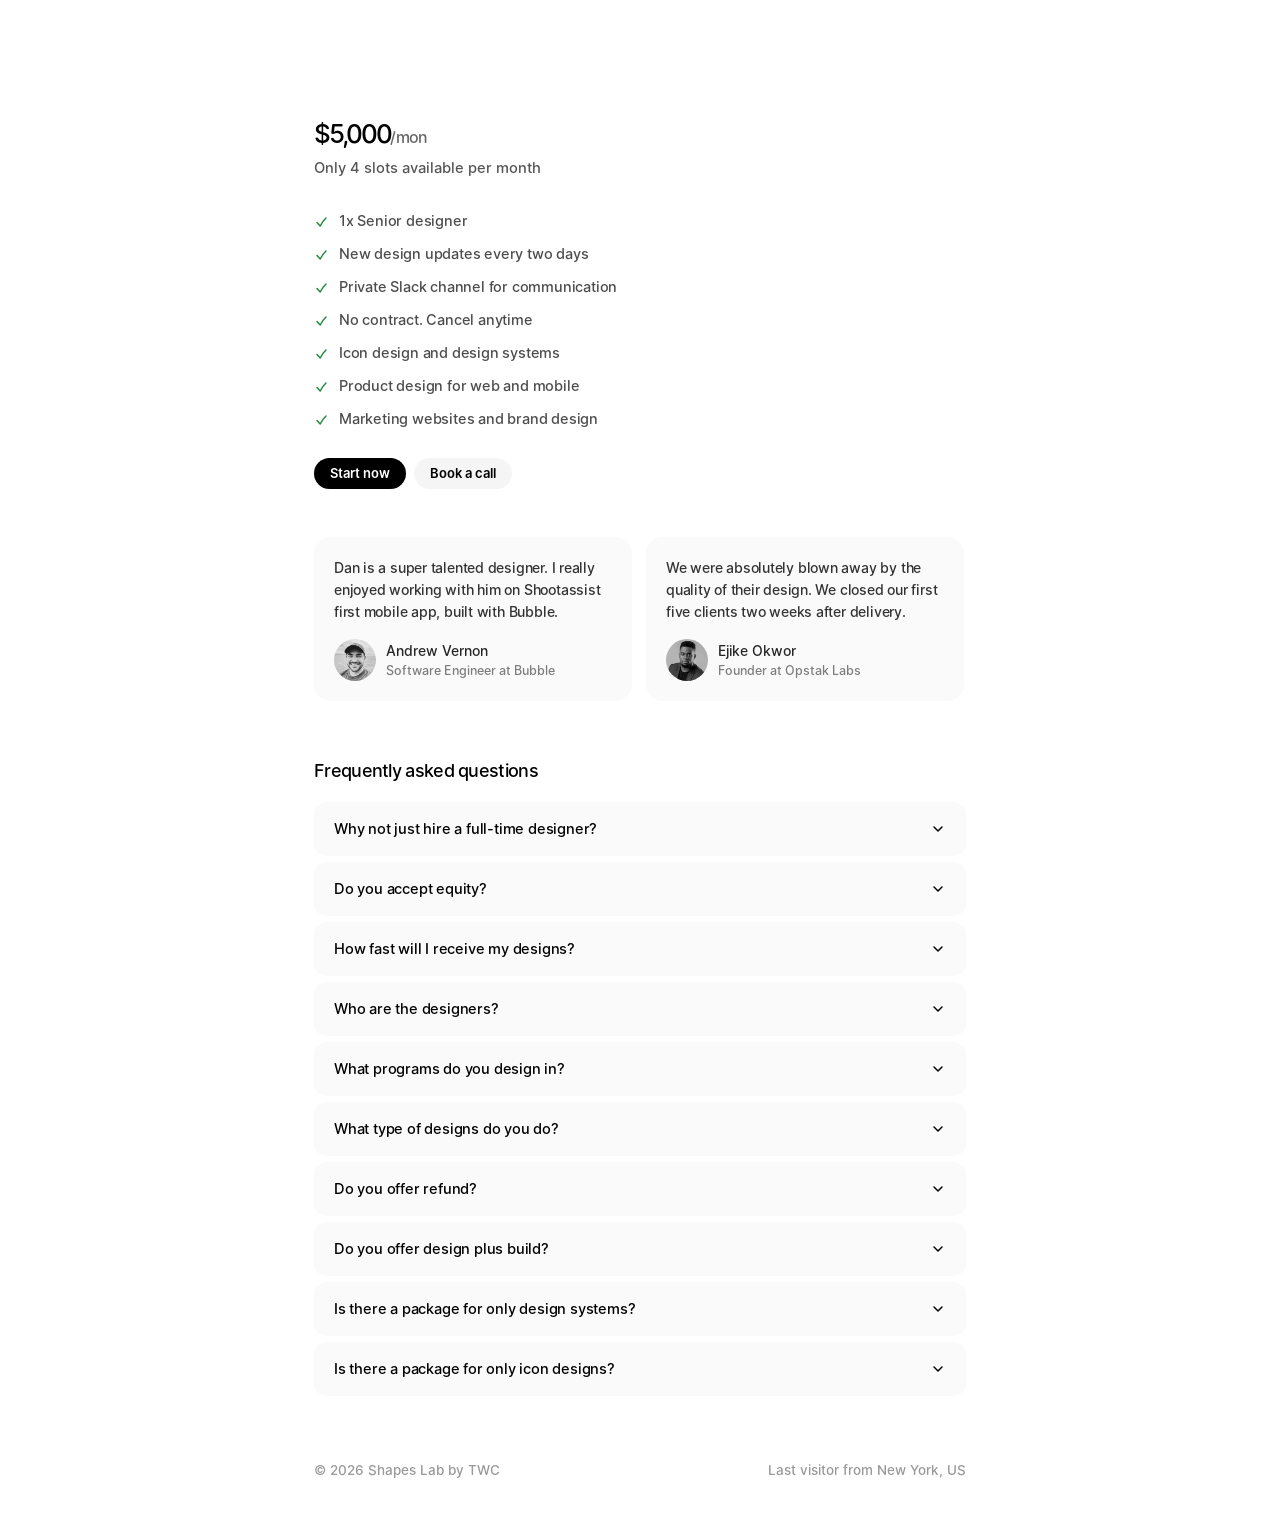
==== commit 9f2ccbeb: "Update pricing.html" ====
--- a/pricing.html
+++ b/pricing.html
@@ -25,7 +25,7 @@
 <body>
   <div class="pricing-page">
     <section class="pricing-hero animate-1">
-      <div class="price">$4,500<span class="price-period">/mon</span></div>
+      <div class="price">$5,000<span class="price-period">/mon</span></div>
       <p class="slots">Only 4 slots available per month</p>
     </section>
 
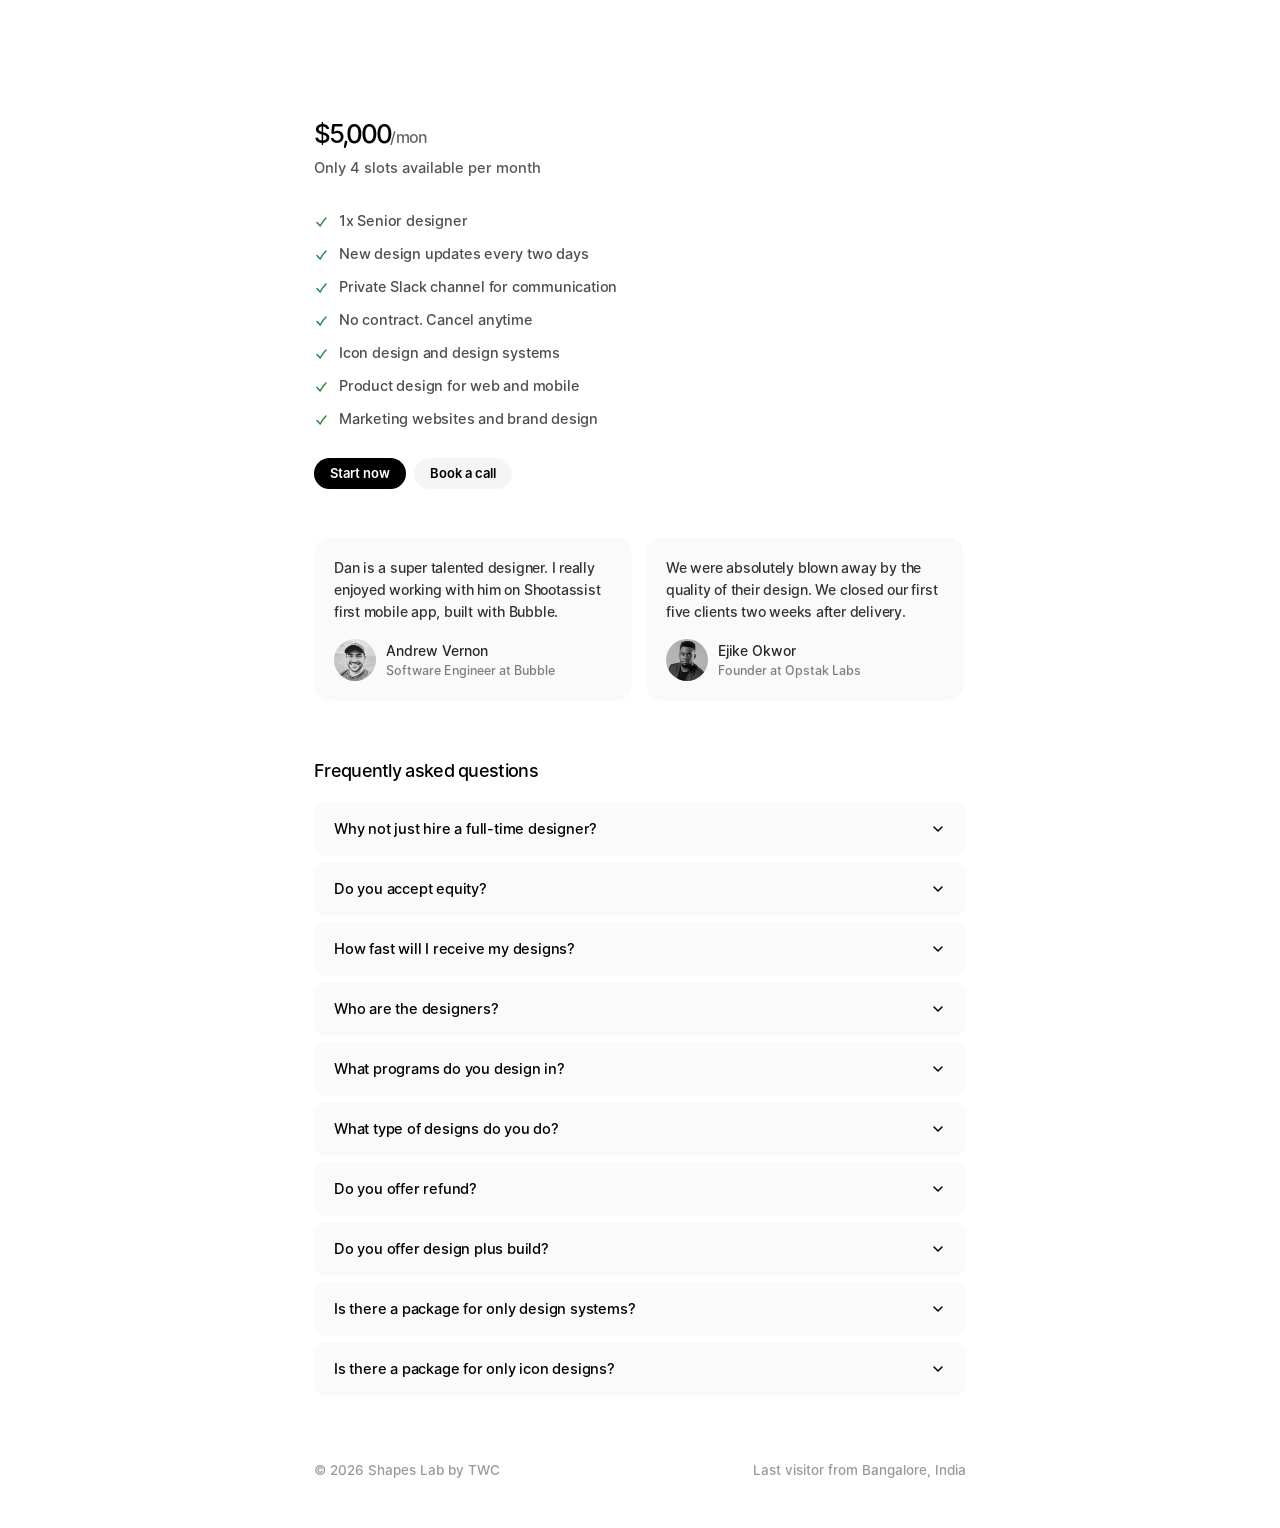
==== commit 119ff217: "Update design plus build FAQ to include marketing website development Co-Authored-By: Claude Opus 5." ====
--- a/pricing.html
+++ b/pricing.html
@@ -186,7 +186,7 @@
           <svg class="faq-icon" width="16" height="16" viewBox="0 0 16 16" fill="none"><path d="M4 6l4 4 4-4" stroke="currentColor" stroke-width="1.5" stroke-linecap="round" stroke-linejoin="round"/></svg>
         </button>
         <div class="faq-answer">
-          <p>Currently we focus purely on design. However, we can recommend trusted development partners to bring your designs to life.</p>
+          <p>Yes, for marketing websites. We now handle both design and development, so your site goes from concept to launch in one place. For web and mobile apps, we focus on design and work with trusted development partners to bring your product to life.</p>
         </div>
       </div>
 
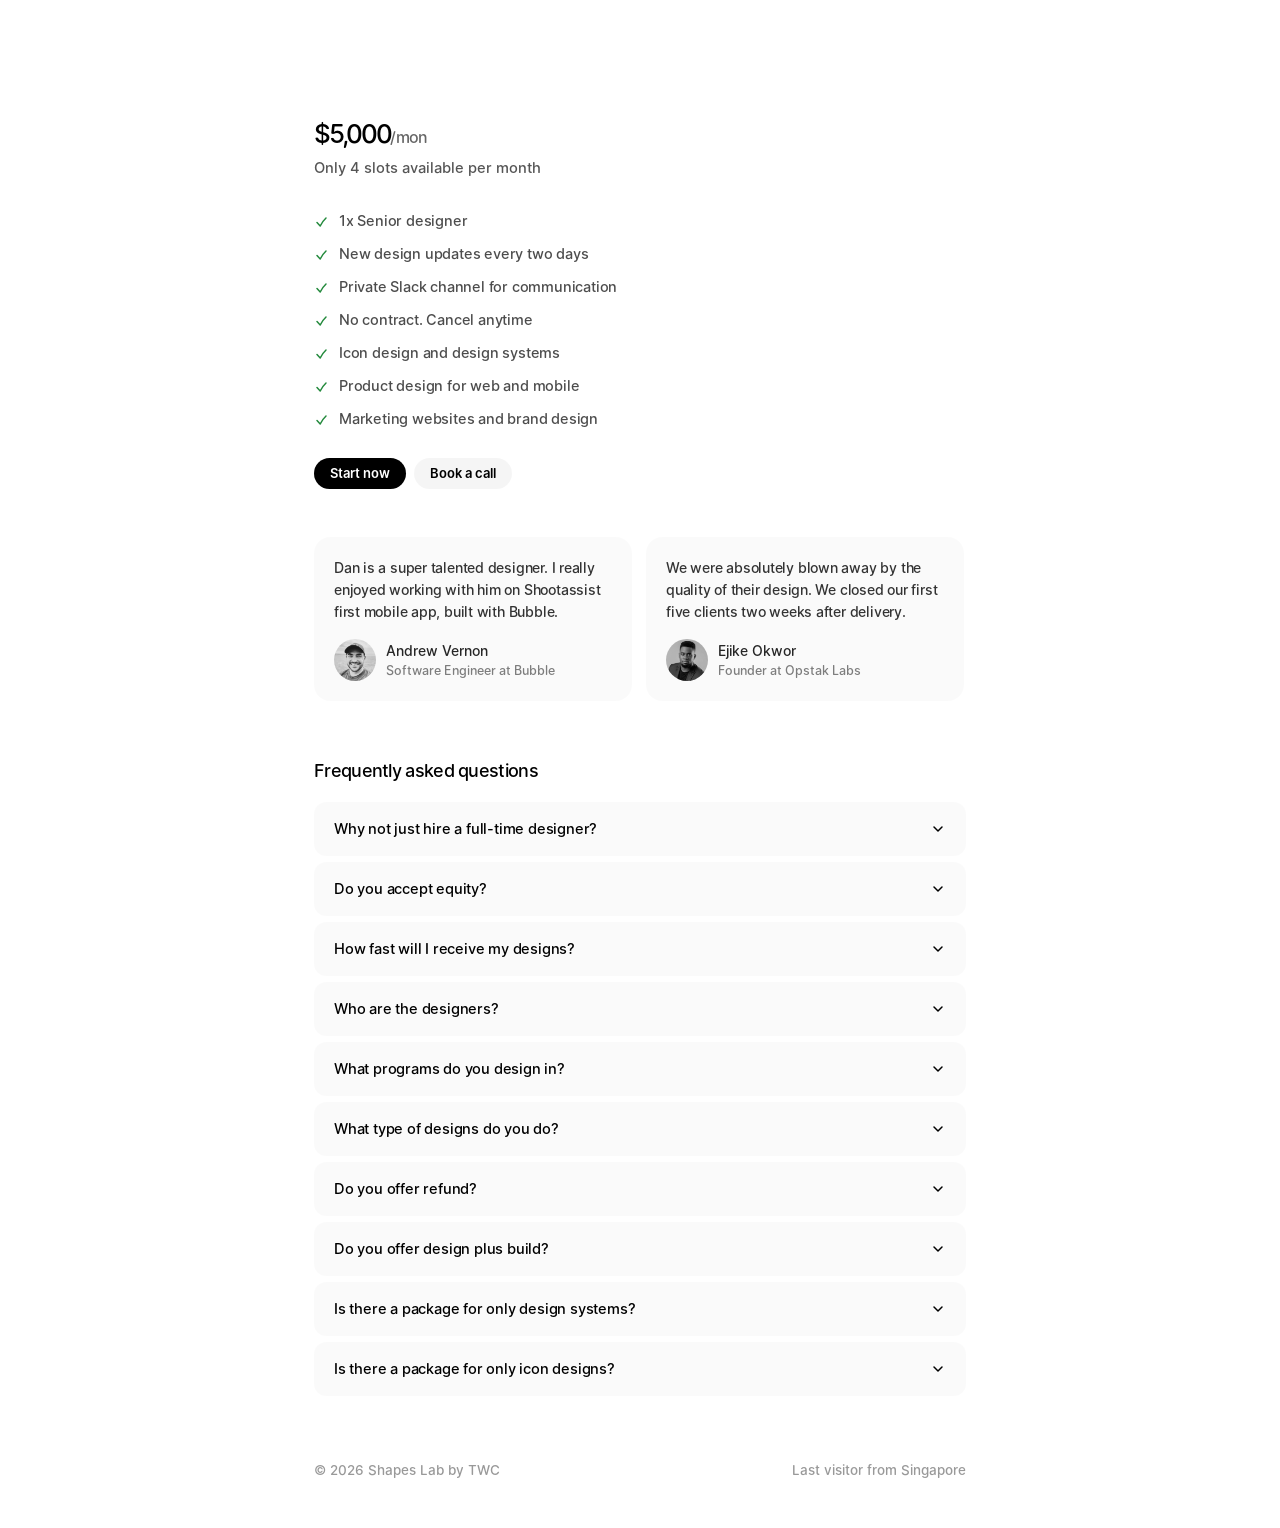
==== commit 3a012ec9: "Clarify FAQ: design and build for all web, partners for native mobile Co-Authored-By: Claude Opus 5." ====
--- a/pricing.html
+++ b/pricing.html
@@ -186,7 +186,7 @@
           <svg class="faq-icon" width="16" height="16" viewBox="0 0 16 16" fill="none"><path d="M4 6l4 4 4-4" stroke="currentColor" stroke-width="1.5" stroke-linecap="round" stroke-linejoin="round"/></svg>
         </button>
         <div class="faq-answer">
-          <p>Yes, for marketing websites. We now handle both design and development, so your site goes from concept to launch in one place. For web and mobile apps, we focus on design and work with trusted development partners to bring your product to life.</p>
+          <p>Yes, for anything on the web. We handle both design and development for marketing websites and web apps, so your product goes from concept to launch in one place. For native mobile apps, we focus on design and work with trusted development partners to bring them to life.</p>
         </div>
       </div>
 
